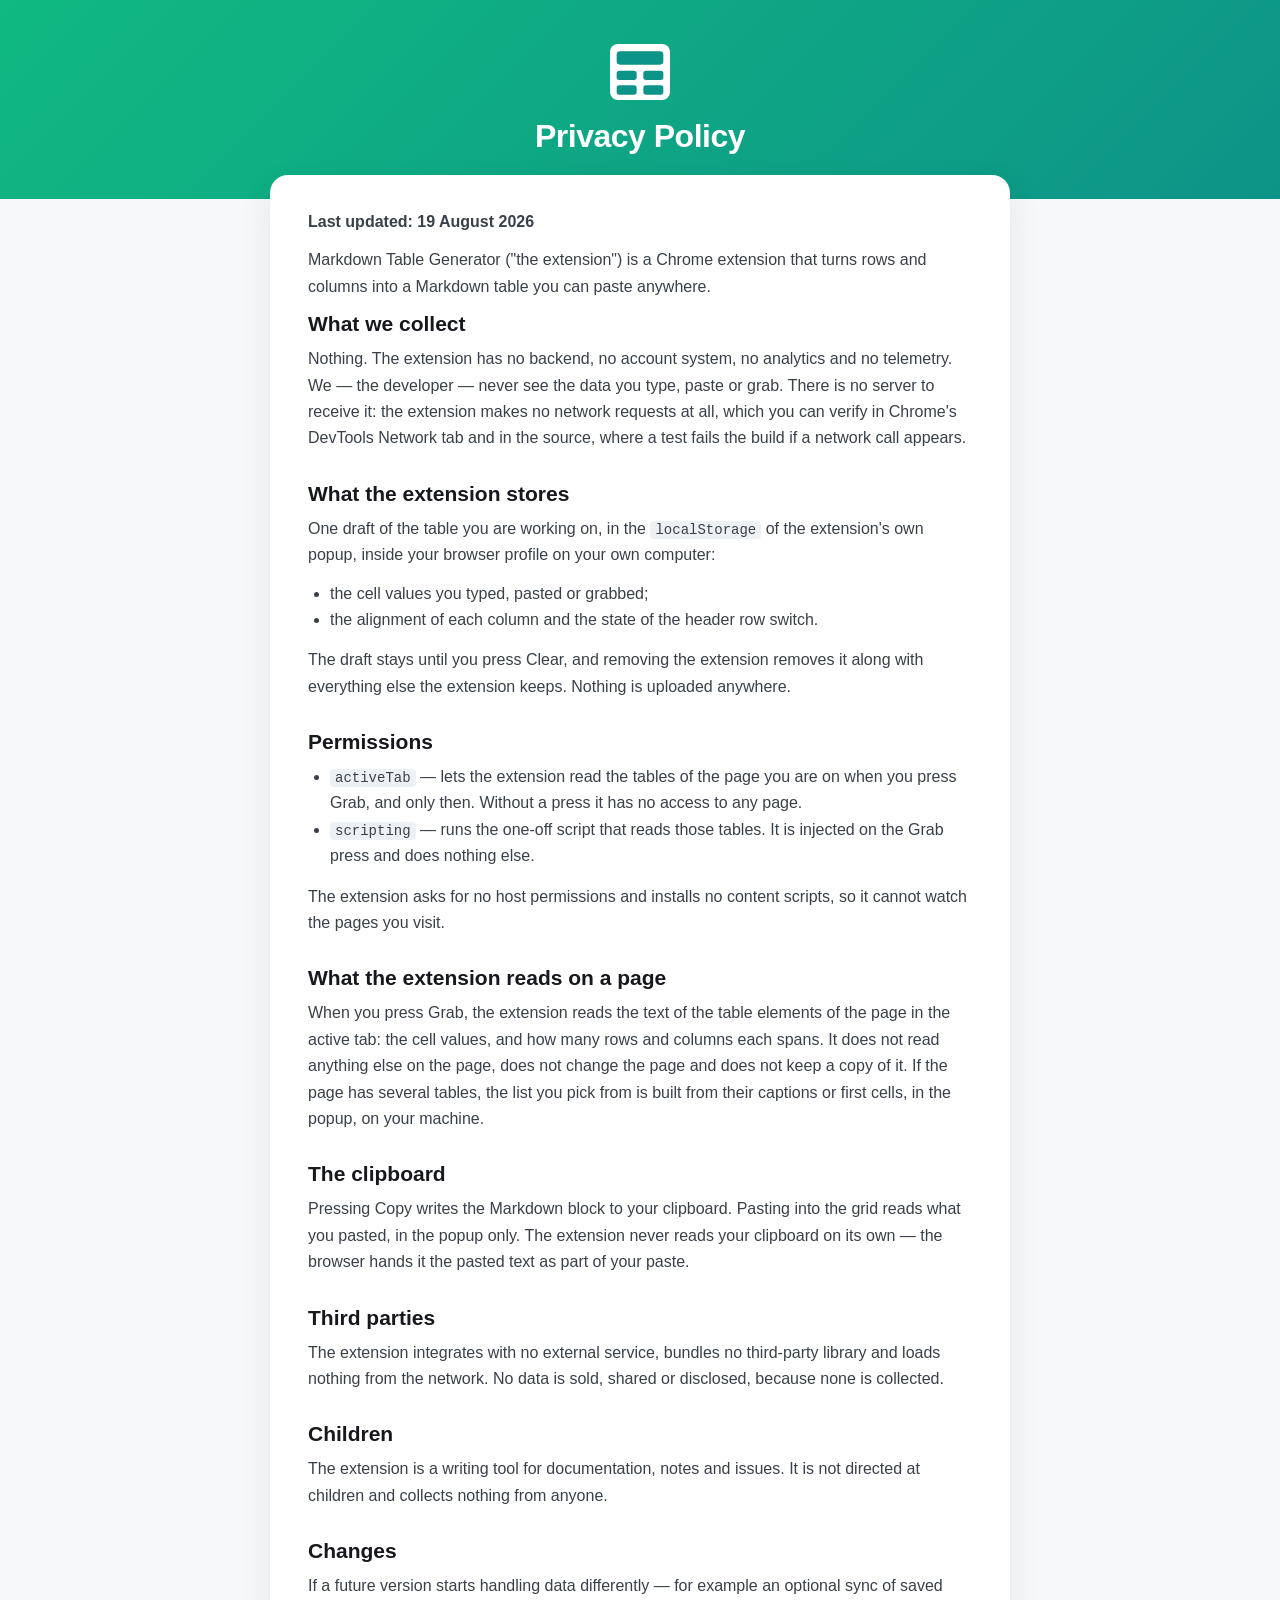
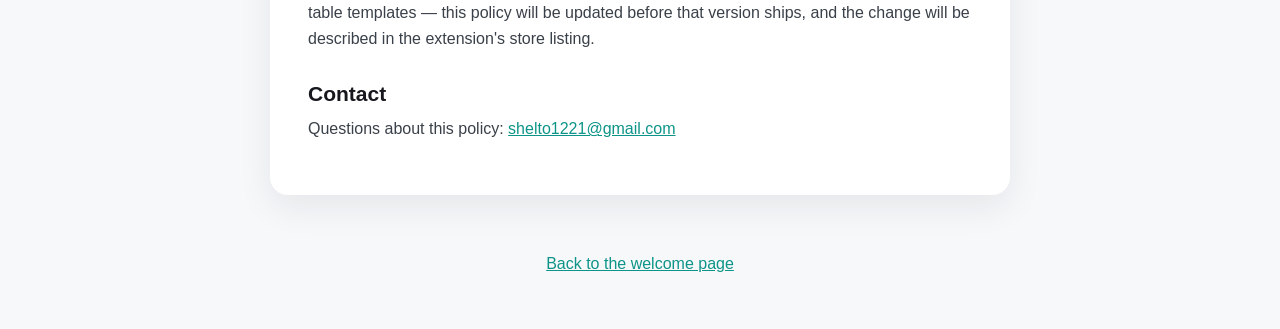
==== privacy.html @ 34dfb1e4 "Политика конфиденциальности отдельной страницей" ====
<!DOCTYPE html>
<html lang="en">
<head>
<meta charset="UTF-8">
<meta name="viewport" content="width=device-width, initial-scale=1">
<title>Privacy Policy – Markdown Table Generator</title>
<link rel="icon" href="images/icon.png">
<style>
  * { box-sizing: border-box; }
  body { margin: 0; font-family: -apple-system, BlinkMacSystemFont, "Segoe UI", Roboto, Helvetica, Arial, sans-serif;
         background: #f7f8fa; color: #16181d; }
  .hero { background: linear-gradient(135deg, #10b981 0%, #0d9488 100%); color: #fff; padding: 40px 20px 44px; text-align: center; }
  .hero img { width: 64px; height: 64px; display: block; margin: 0 auto 14px; }
  .hero h1 { margin: 0; font-size: 32px; font-weight: 800; letter-spacing: -.5px; }
  main { max-width: 780px; margin: -24px auto 0; padding: 0 20px 56px; }
  article { background: #fff; border-radius: 18px; padding: 34px 38px 40px; box-shadow: 0 12px 34px rgba(20, 24, 40, .08); }
  h2 { margin: 30px 0 10px; font-size: 21px; }
  h2:first-of-type { margin-top: 6px; }
  p, li { font-size: 16px; line-height: 1.65; color: #3a4049; }
  p { margin: 0 0 12px; }
  ul { margin: 0 0 14px; padding-left: 22px; }
  code { background: #eef1f4; border-radius: 4px; padding: 1px 5px; font-size: 14px; }
  a { color: #0d9488; }
  footer { text-align: center; color: #5d6470; font-size: 14px; padding: 0 20px 40px; }
</style>
</head>
<body>
<header class="hero">
  <img src="images/icon-white.svg" alt="">
  <h1>Privacy Policy</h1>
</header>
<main><article>
<p><strong>Last updated: 19 August 2026</strong></p>
<p>Markdown Table Generator (&quot;the extension&quot;) is a Chrome extension that turns rows and columns into a Markdown table you can paste anywhere.</p>
<h2>What we collect</h2>
<p>Nothing. The extension has no backend, no account system, no analytics and no telemetry. We — the developer — never see the data you type, paste or grab. There is no server to receive it: the extension makes no network requests at all, which you can verify in Chrome&#x27;s DevTools Network tab and in the source, where a test fails the build if a network call appears.</p>
<h2>What the extension stores</h2>
<p>One draft of the table you are working on, in the <code>localStorage</code> of the extension&#x27;s own popup, inside your browser profile on your own computer:</p>
<ul>
  <li>the cell values you typed, pasted or grabbed;</li>
  <li>the alignment of each column and the state of the header row switch.</li>
</ul>
<p>The draft stays until you press Clear, and removing the extension removes it along with everything else the extension keeps. Nothing is uploaded anywhere.</p>
<h2>Permissions</h2>
<ul>
  <li><code>activeTab</code> — lets the extension read the tables of the page you are on when you press Grab, and only then. Without a press it has no access to any page.</li>
  <li><code>scripting</code> — runs the one-off script that reads those tables. It is injected on the Grab press and does nothing else.</li>
</ul>
<p>The extension asks for no host permissions and installs no content scripts, so it cannot watch the pages you visit.</p>
<h2>What the extension reads on a page</h2>
<p>When you press Grab, the extension reads the text of the table elements of the page in the active tab: the cell values, and how many rows and columns each spans. It does not read anything else on the page, does not change the page and does not keep a copy of it. If the page has several tables, the list you pick from is built from their captions or first cells, in the popup, on your machine.</p>
<h2>The clipboard</h2>
<p>Pressing Copy writes the Markdown block to your clipboard. Pasting into the grid reads what you pasted, in the popup only. The extension never reads your clipboard on its own — the browser hands it the pasted text as part of your paste.</p>
<h2>Third parties</h2>
<p>The extension integrates with no external service, bundles no third-party library and loads nothing from the network. No data is sold, shared or disclosed, because none is collected.</p>
<h2>Children</h2>
<p>The extension is a writing tool for documentation, notes and issues. It is not directed at children and collects nothing from anyone.</p>
<h2>Changes</h2>
<p>If a future version starts handling data differently — for example an optional sync of saved table templates — this policy will be updated before that version ships, and the change will be described in the extension&#x27;s store listing.</p>
<h2>Contact</h2>
<p>Questions about this policy: <a href="mailto:shelto1221@gmail.com">shelto1221@gmail.com</a></p>
</article></main>
<footer><p><a href="./">Back to the welcome page</a></p></footer>
</body>
</html>
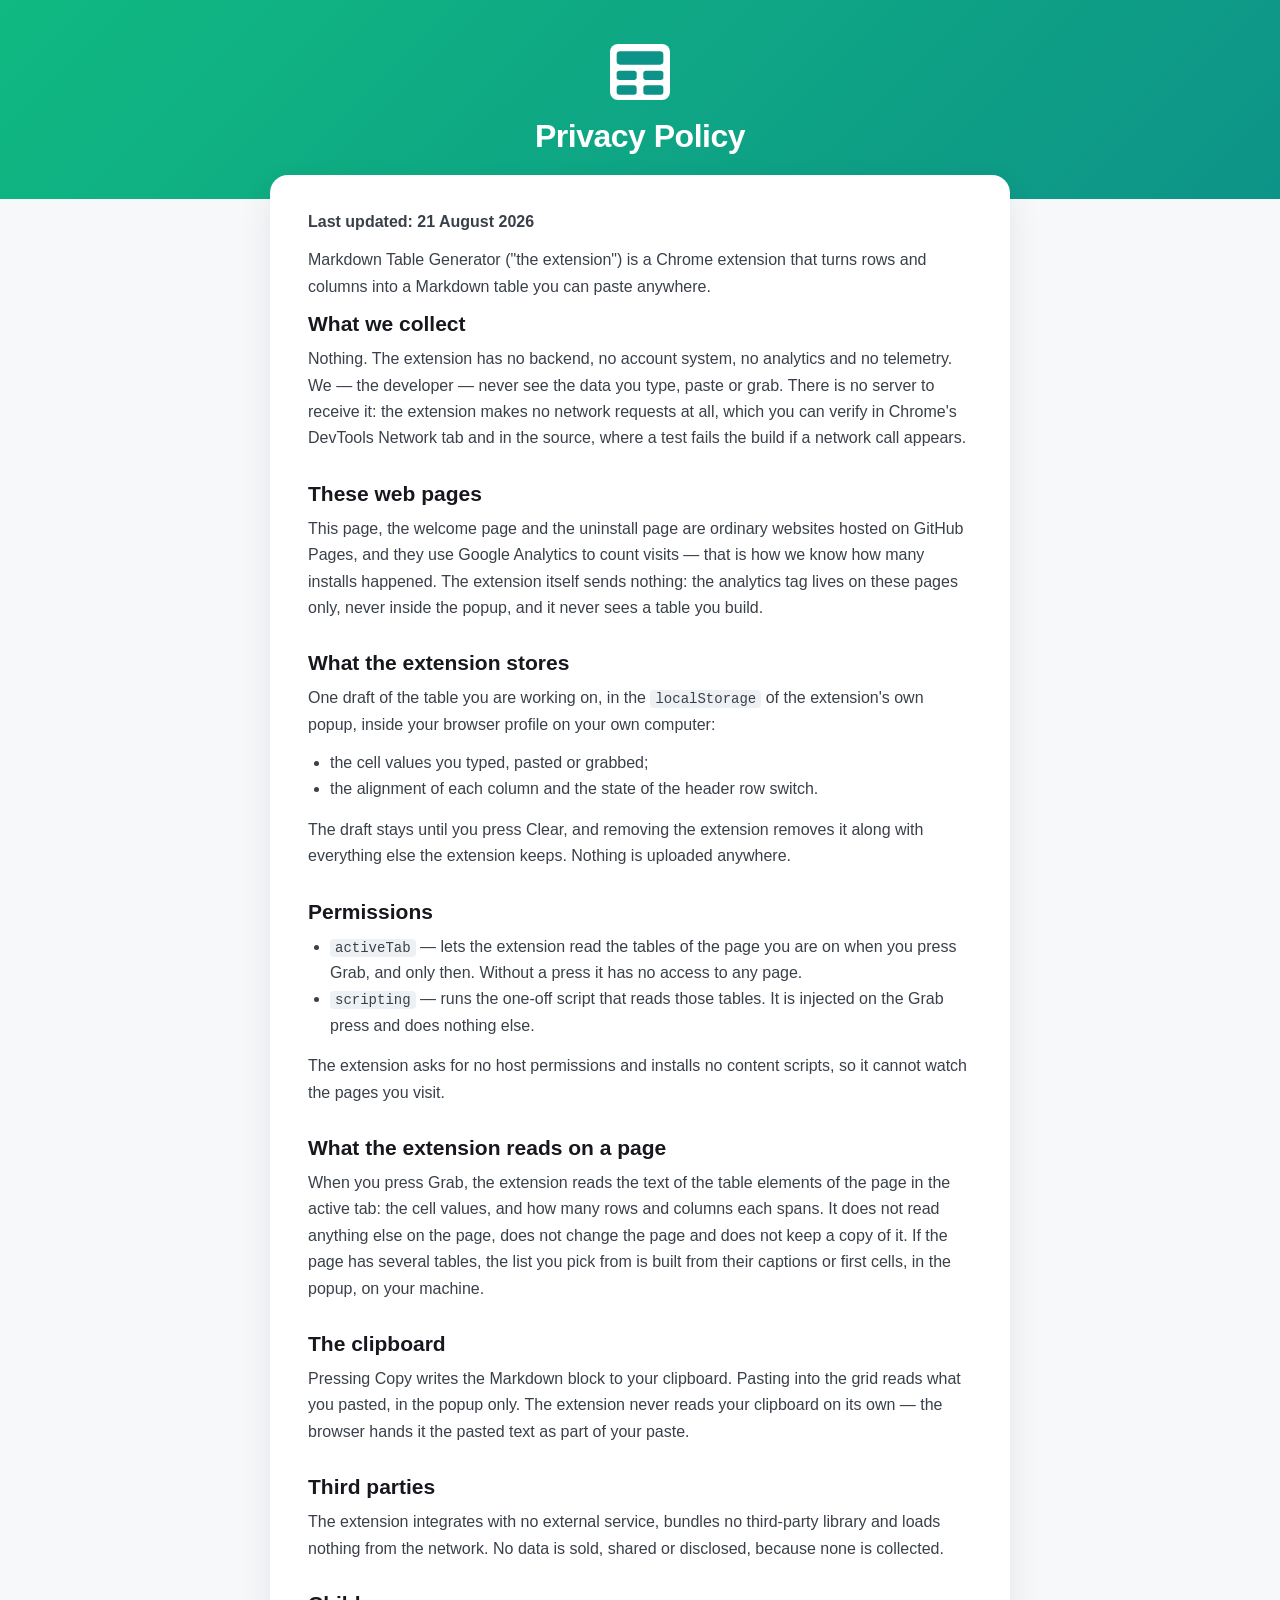
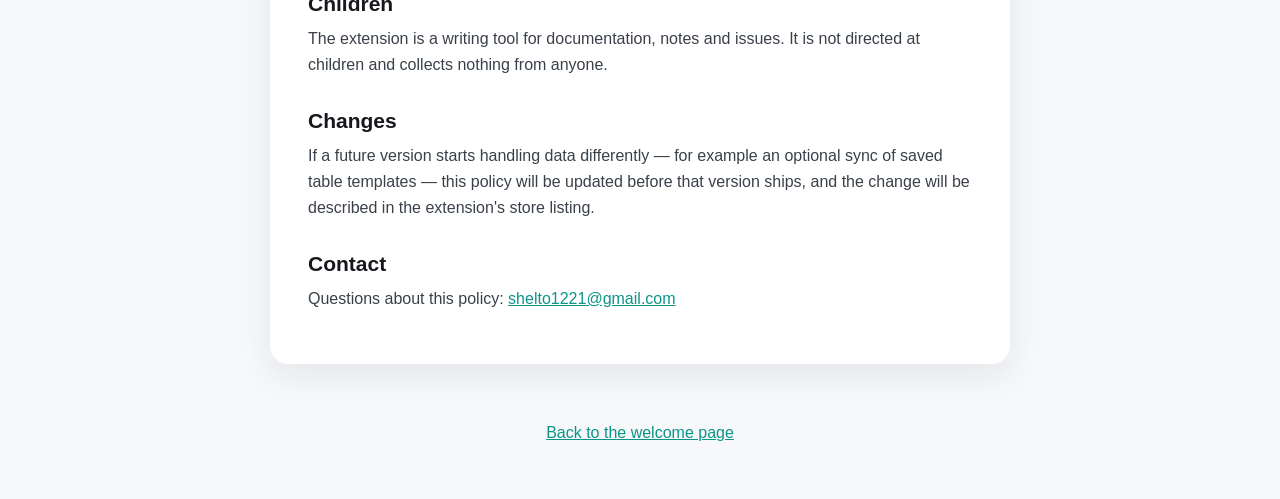
==== commit f8346ba2: "GA4 на страницах установки и удаления, аналитика описана в политике" ====
--- a/privacy.html
+++ b/privacy.html
@@ -23,6 +23,14 @@
   a { color: #0d9488; }
   footer { text-align: center; color: #5d6470; font-size: 14px; padding: 0 20px 40px; }
 </style>
+    <!-- Google tag (gtag.js) -->
+    <script async src="https://www.googletagmanager.com/gtag/js?id=G-HWH78REWFM"></script>
+    <script>
+        window.dataLayer = window.dataLayer || [];
+        function gtag(){dataLayer.push(arguments);}
+        gtag('js', new Date());
+        gtag('config', 'G-HWH78REWFM');
+    </script>
 </head>
 <body>
 <header class="hero">
@@ -30,10 +38,12 @@
   <h1>Privacy Policy</h1>
 </header>
 <main><article>
-<p><strong>Last updated: 19 August 2026</strong></p>
+<p><strong>Last updated: 21 August 2026</strong></p>
 <p>Markdown Table Generator (&quot;the extension&quot;) is a Chrome extension that turns rows and columns into a Markdown table you can paste anywhere.</p>
 <h2>What we collect</h2>
 <p>Nothing. The extension has no backend, no account system, no analytics and no telemetry. We — the developer — never see the data you type, paste or grab. There is no server to receive it: the extension makes no network requests at all, which you can verify in Chrome&#x27;s DevTools Network tab and in the source, where a test fails the build if a network call appears.</p>
+<h2>These web pages</h2>
+<p>This page, the welcome page and the uninstall page are ordinary websites hosted on GitHub Pages, and they use Google Analytics to count visits — that is how we know how many installs happened. The extension itself sends nothing: the analytics tag lives on these pages only, never inside the popup, and it never sees a table you build.</p>
 <h2>What the extension stores</h2>
 <p>One draft of the table you are working on, in the <code>localStorage</code> of the extension&#x27;s own popup, inside your browser profile on your own computer:</p>
 <ul>
